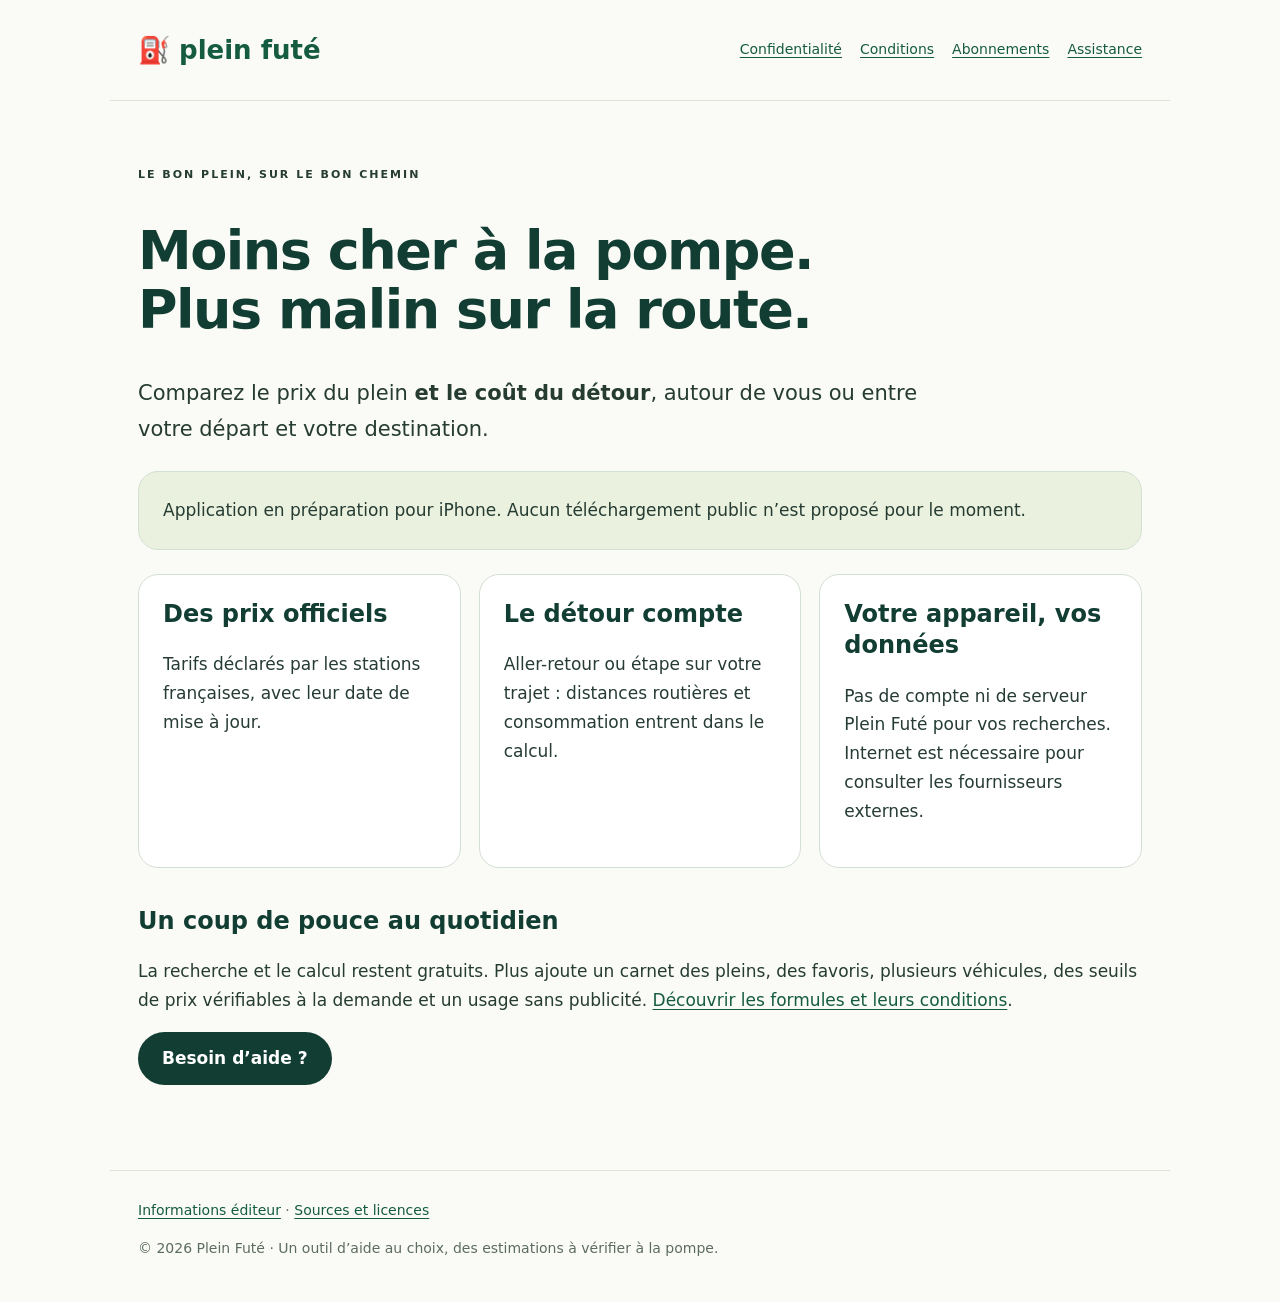
==== index.html @ a61fa710 "Publier confidentialité, conditions et assistance Plein Futé" ====
<!doctype html>
<html lang="fr"><head><meta charset="utf-8"><meta name="viewport" content="width=device-width,initial-scale=1"><meta name="description" content="Moins cher à la pompe.&lt;br&gt;Plus malin sur la route. — Plein Futé, prix du plein et coût du détour."><title>Moins cher à la pompe.&lt;br&gt;Plus malin sur la route. · Plein Futé</title><link rel="stylesheet" href="style.css"></head><body><nav aria-label="Navigation"><a class="brand" href="index.html">⛽ plein futé</a><div><a href="privacy.html">Confidentialité</a><a href="terms.html">Conditions</a><a href="subscriptions.html">Abonnements</a><a href="support.html">Assistance</a></div></nav><main><p class="eyebrow">LE BON PLEIN, SUR LE BON CHEMIN</p><h1>Moins cher à la pompe.<br>Plus malin sur la route.</h1><p class="lead">Comparez le prix du plein <strong>et le coût du détour</strong>, autour de vous ou entre votre départ et votre destination.</p><div class="callout">Application en préparation pour iPhone. Aucun téléchargement public n’est proposé pour le moment.</div><div class="grid"><article><h2>Des prix officiels</h2><p>Tarifs déclarés par les stations françaises, avec leur date de mise à jour.</p></article><article><h2>Le détour compte</h2><p>Aller-retour ou étape sur votre trajet : distances routières et consommation entrent dans le calcul.</p></article><article><h2>Votre appareil, vos données</h2><p>Pas de compte ni de serveur Plein Futé pour vos recherches. Internet est nécessaire pour consulter les fournisseurs externes.</p></article></div><h2>Un coup de pouce au quotidien</h2><p>La recherche et le calcul restent gratuits. Plus ajoute un carnet des pleins, des favoris, plusieurs véhicules, des seuils de prix vérifiables à la demande et un usage sans publicité. <a href="subscriptions.html">Découvrir les formules et leurs conditions</a>.</p><p><a class="button" href="support.html">Besoin d’aide ?</a></p></main><footer><a href="legal.html">Informations éditeur</a> · <a href="sources.html">Sources et licences</a><p>© 2026 Plein Futé · Un outil d’aide au choix, des estimations à vérifier à la pompe.</p></footer></body></html>
---- style.css ----
*{box-sizing:border-box}body{margin:0;background:#fafbf6;color:#263c33;font:17px/1.7 system-ui,sans-serif}a{color:#155b42;text-underline-offset:3px}nav,main,footer{max-width:1060px;margin:auto;padding:28px}nav{display:flex;align-items:center;justify-content:space-between;gap:20px;border-bottom:1px solid #dce3d9}nav div{display:flex;flex-wrap:wrap;gap:18px;font-size:14px}.brand{font-size:26px;font-weight:850;text-decoration:none;white-space:nowrap}main{padding-top:54px;min-height:65vh}h1{font-size:clamp(32px,5vw,54px);line-height:1.1;letter-spacing:-1.5px;color:#123d32;max-width:850px}h2{font-size:24px;line-height:1.3;margin-top:38px;color:#123d32}.eyebrow{font-size:11px;letter-spacing:2px;font-weight:800}.lead{font-size:21px;max-width:830px}.date,footer{color:#5d6c61;font-size:14px}.callout,article{border:1px solid #d4dfd3;border-radius:20px;background:#eaf1df;padding:24px;margin:24px 0}.grid{display:grid;grid-template-columns:repeat(3,1fr);gap:18px}article{margin:0;background:#fff}article h2{margin-top:0}.button{display:inline-block;background:#123d32;color:white;border-radius:30px;padding:12px 24px;text-decoration:none;font-weight:700}.table{overflow-x:auto}table{border-collapse:collapse;width:100%;min-width:450px;background:white}td,th{padding:16px;text-align:left;border-bottom:1px solid #dbe2d7;vertical-align:top}th{background:#eaf1df}footer{border-top:1px solid #dce3d9;margin-top:40px}li{margin:14px 0}a:focus-visible{outline:3px solid #bb8900;outline-offset:5px}@media(max-width:700px){nav{align-items:flex-start;flex-direction:column;padding:20px}main{padding:28px 20px}.grid{grid-template-columns:1fr}nav div{gap:12px}.lead{font-size:19px}}
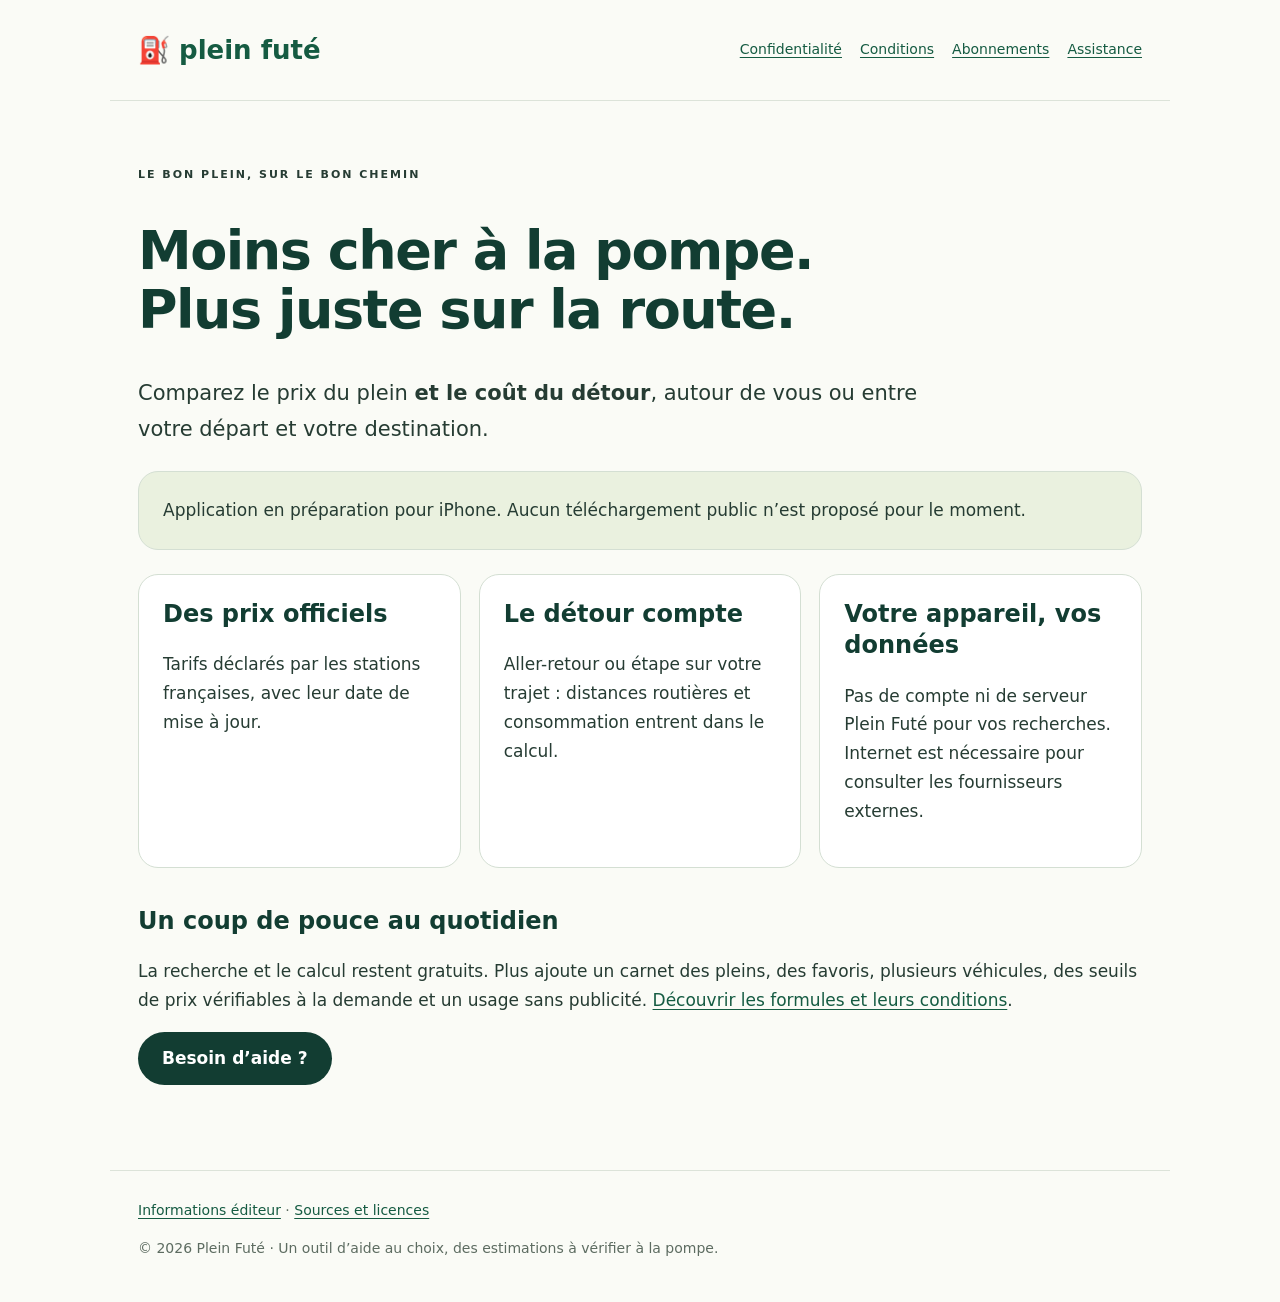
==== commit 9e784b74: "Ajouter le choix de l’app de guidage et retirer « malin » du site Co-Authored-By: Claude Opus 5.5 <n" ====
--- a/index.html
+++ b/index.html
@@ -1,2 +1,2 @@
 <!doctype html>
-<html lang="fr"><head><meta charset="utf-8"><meta name="viewport" content="width=device-width,initial-scale=1"><meta name="description" content="Moins cher à la pompe.&lt;br&gt;Plus malin sur la route. — Plein Futé, prix du plein et coût du détour."><title>Moins cher à la pompe.&lt;br&gt;Plus malin sur la route. · Plein Futé</title><link rel="stylesheet" href="style.css"></head><body><nav aria-label="Navigation"><a class="brand" href="index.html">⛽ plein futé</a><div><a href="privacy.html">Confidentialité</a><a href="terms.html">Conditions</a><a href="subscriptions.html">Abonnements</a><a href="support.html">Assistance</a></div></nav><main><p class="eyebrow">LE BON PLEIN, SUR LE BON CHEMIN</p><h1>Moins cher à la pompe.<br>Plus malin sur la route.</h1><p class="lead">Comparez le prix du plein <strong>et le coût du détour</strong>, autour de vous ou entre votre départ et votre destination.</p><div class="callout">Application en préparation pour iPhone. Aucun téléchargement public n’est proposé pour le moment.</div><div class="grid"><article><h2>Des prix officiels</h2><p>Tarifs déclarés par les stations françaises, avec leur date de mise à jour.</p></article><article><h2>Le détour compte</h2><p>Aller-retour ou étape sur votre trajet : distances routières et consommation entrent dans le calcul.</p></article><article><h2>Votre appareil, vos données</h2><p>Pas de compte ni de serveur Plein Futé pour vos recherches. Internet est nécessaire pour consulter les fournisseurs externes.</p></article></div><h2>Un coup de pouce au quotidien</h2><p>La recherche et le calcul restent gratuits. Plus ajoute un carnet des pleins, des favoris, plusieurs véhicules, des seuils de prix vérifiables à la demande et un usage sans publicité. <a href="subscriptions.html">Découvrir les formules et leurs conditions</a>.</p><p><a class="button" href="support.html">Besoin d’aide ?</a></p></main><footer><a href="legal.html">Informations éditeur</a> · <a href="sources.html">Sources et licences</a><p>© 2026 Plein Futé · Un outil d’aide au choix, des estimations à vérifier à la pompe.</p></footer></body></html>
+<html lang="fr"><head><meta charset="utf-8"><meta name="viewport" content="width=device-width,initial-scale=1"><meta name="description" content="Moins cher à la pompe.&lt;br&gt;Plus juste sur la route. — Plein Futé, prix du plein et coût du détour."><title>Moins cher à la pompe.&lt;br&gt;Plus juste sur la route. · Plein Futé</title><link rel="stylesheet" href="style.css"></head><body><nav aria-label="Navigation"><a class="brand" href="index.html">⛽ plein futé</a><div><a href="privacy.html">Confidentialité</a><a href="terms.html">Conditions</a><a href="subscriptions.html">Abonnements</a><a href="support.html">Assistance</a></div></nav><main><p class="eyebrow">LE BON PLEIN, SUR LE BON CHEMIN</p><h1>Moins cher à la pompe.<br>Plus juste sur la route.</h1><p class="lead">Comparez le prix du plein <strong>et le coût du détour</strong>, autour de vous ou entre votre départ et votre destination.</p><div class="callout">Application en préparation pour iPhone. Aucun téléchargement public n’est proposé pour le moment.</div><div class="grid"><article><h2>Des prix officiels</h2><p>Tarifs déclarés par les stations françaises, avec leur date de mise à jour.</p></article><article><h2>Le détour compte</h2><p>Aller-retour ou étape sur votre trajet : distances routières et consommation entrent dans le calcul.</p></article><article><h2>Votre appareil, vos données</h2><p>Pas de compte ni de serveur Plein Futé pour vos recherches. Internet est nécessaire pour consulter les fournisseurs externes.</p></article></div><h2>Un coup de pouce au quotidien</h2><p>La recherche et le calcul restent gratuits. Plus ajoute un carnet des pleins, des favoris, plusieurs véhicules, des seuils de prix vérifiables à la demande et un usage sans publicité. <a href="subscriptions.html">Découvrir les formules et leurs conditions</a>.</p><p><a class="button" href="support.html">Besoin d’aide ?</a></p></main><footer><a href="legal.html">Informations éditeur</a> · <a href="sources.html">Sources et licences</a><p>© 2026 Plein Futé · Un outil d’aide au choix, des estimations à vérifier à la pompe.</p></footer></body></html>
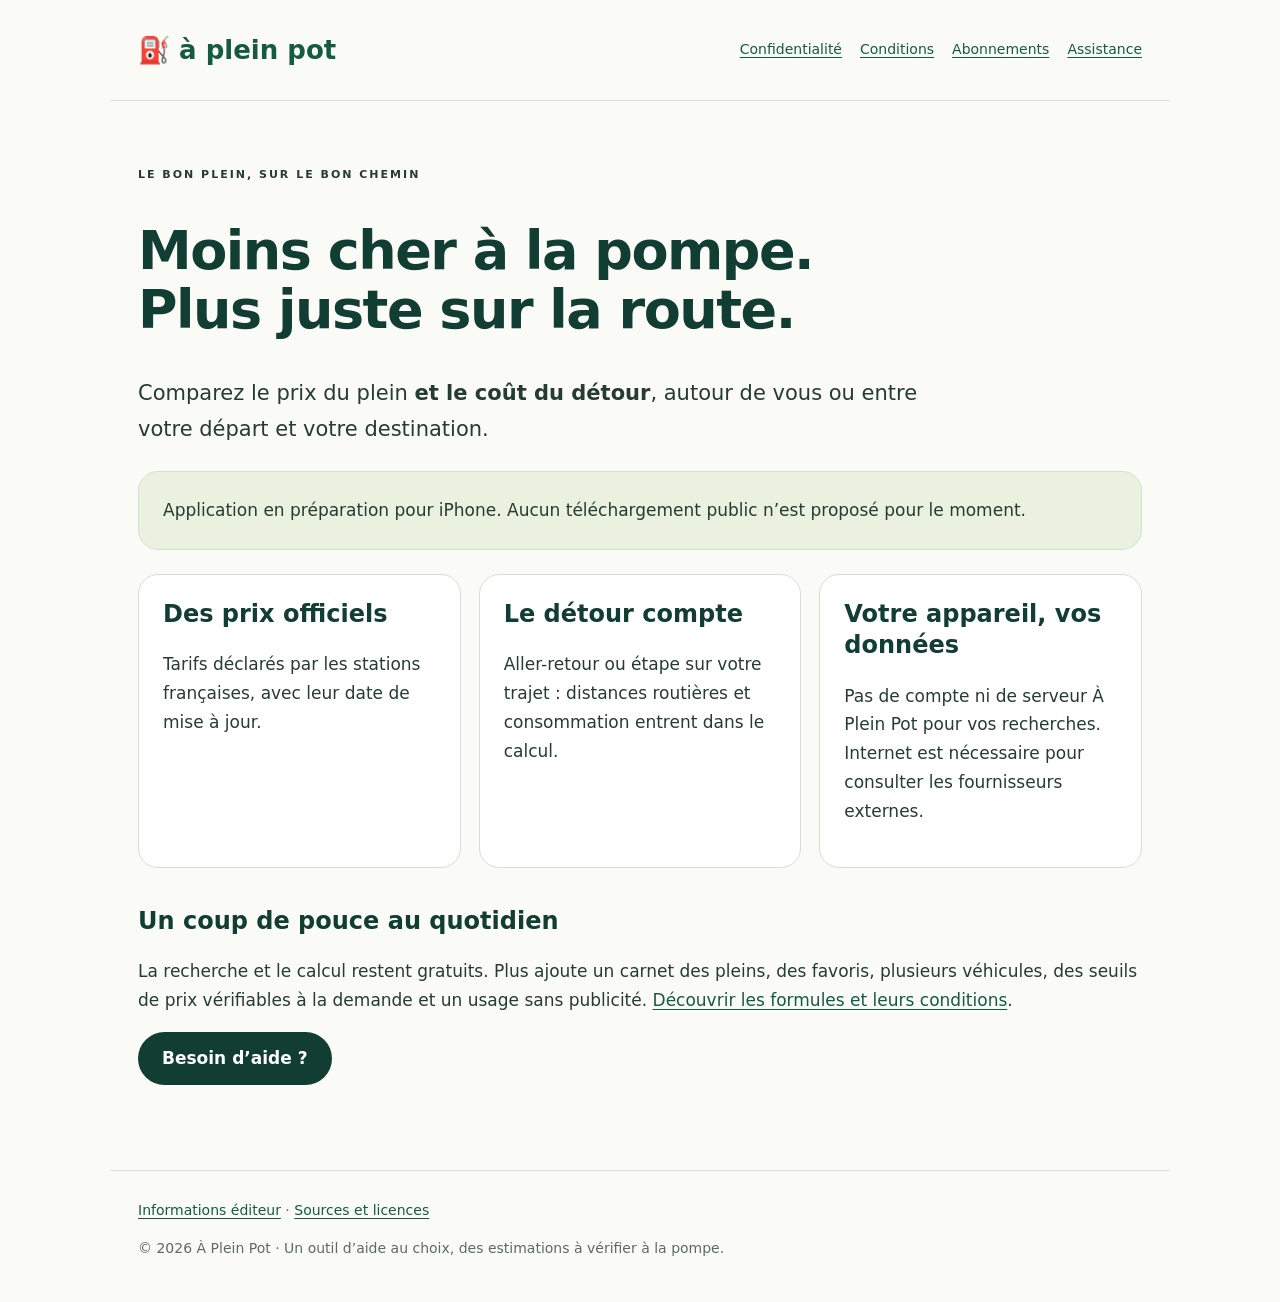
==== commit dd2f3f06: "Renommer le site en À Plein Pot Co-Authored-By: Claude Opus 5.5 <noreply@anthropic.com>" ====
--- a/index.html
+++ b/index.html
@@ -1,2 +1,2 @@
 <!doctype html>
-<html lang="fr"><head><meta charset="utf-8"><meta name="viewport" content="width=device-width,initial-scale=1"><meta name="description" content="Moins cher à la pompe.&lt;br&gt;Plus juste sur la route. — Plein Futé, prix du plein et coût du détour."><title>Moins cher à la pompe.&lt;br&gt;Plus juste sur la route. · Plein Futé</title><link rel="stylesheet" href="style.css"></head><body><nav aria-label="Navigation"><a class="brand" href="index.html">⛽ plein futé</a><div><a href="privacy.html">Confidentialité</a><a href="terms.html">Conditions</a><a href="subscriptions.html">Abonnements</a><a href="support.html">Assistance</a></div></nav><main><p class="eyebrow">LE BON PLEIN, SUR LE BON CHEMIN</p><h1>Moins cher à la pompe.<br>Plus juste sur la route.</h1><p class="lead">Comparez le prix du plein <strong>et le coût du détour</strong>, autour de vous ou entre votre départ et votre destination.</p><div class="callout">Application en préparation pour iPhone. Aucun téléchargement public n’est proposé pour le moment.</div><div class="grid"><article><h2>Des prix officiels</h2><p>Tarifs déclarés par les stations françaises, avec leur date de mise à jour.</p></article><article><h2>Le détour compte</h2><p>Aller-retour ou étape sur votre trajet : distances routières et consommation entrent dans le calcul.</p></article><article><h2>Votre appareil, vos données</h2><p>Pas de compte ni de serveur Plein Futé pour vos recherches. Internet est nécessaire pour consulter les fournisseurs externes.</p></article></div><h2>Un coup de pouce au quotidien</h2><p>La recherche et le calcul restent gratuits. Plus ajoute un carnet des pleins, des favoris, plusieurs véhicules, des seuils de prix vérifiables à la demande et un usage sans publicité. <a href="subscriptions.html">Découvrir les formules et leurs conditions</a>.</p><p><a class="button" href="support.html">Besoin d’aide ?</a></p></main><footer><a href="legal.html">Informations éditeur</a> · <a href="sources.html">Sources et licences</a><p>© 2026 Plein Futé · Un outil d’aide au choix, des estimations à vérifier à la pompe.</p></footer></body></html>
+<html lang="fr"><head><meta charset="utf-8"><meta name="viewport" content="width=device-width,initial-scale=1"><meta name="description" content="Moins cher à la pompe.&lt;br&gt;Plus juste sur la route. — À Plein Pot, prix du plein et coût du détour."><title>Moins cher à la pompe.&lt;br&gt;Plus juste sur la route. · À Plein Pot</title><link rel="stylesheet" href="style.css"></head><body><nav aria-label="Navigation"><a class="brand" href="index.html">⛽ à plein pot</a><div><a href="privacy.html">Confidentialité</a><a href="terms.html">Conditions</a><a href="subscriptions.html">Abonnements</a><a href="support.html">Assistance</a></div></nav><main><p class="eyebrow">LE BON PLEIN, SUR LE BON CHEMIN</p><h1>Moins cher à la pompe.<br>Plus juste sur la route.</h1><p class="lead">Comparez le prix du plein <strong>et le coût du détour</strong>, autour de vous ou entre votre départ et votre destination.</p><div class="callout">Application en préparation pour iPhone. Aucun téléchargement public n’est proposé pour le moment.</div><div class="grid"><article><h2>Des prix officiels</h2><p>Tarifs déclarés par les stations françaises, avec leur date de mise à jour.</p></article><article><h2>Le détour compte</h2><p>Aller-retour ou étape sur votre trajet : distances routières et consommation entrent dans le calcul.</p></article><article><h2>Votre appareil, vos données</h2><p>Pas de compte ni de serveur À Plein Pot pour vos recherches. Internet est nécessaire pour consulter les fournisseurs externes.</p></article></div><h2>Un coup de pouce au quotidien</h2><p>La recherche et le calcul restent gratuits. Plus ajoute un carnet des pleins, des favoris, plusieurs véhicules, des seuils de prix vérifiables à la demande et un usage sans publicité. <a href="subscriptions.html">Découvrir les formules et leurs conditions</a>.</p><p><a class="button" href="support.html">Besoin d’aide ?</a></p></main><footer><a href="legal.html">Informations éditeur</a> · <a href="sources.html">Sources et licences</a><p>© 2026 À Plein Pot · Un outil d’aide au choix, des estimations à vérifier à la pompe.</p></footer></body></html>
